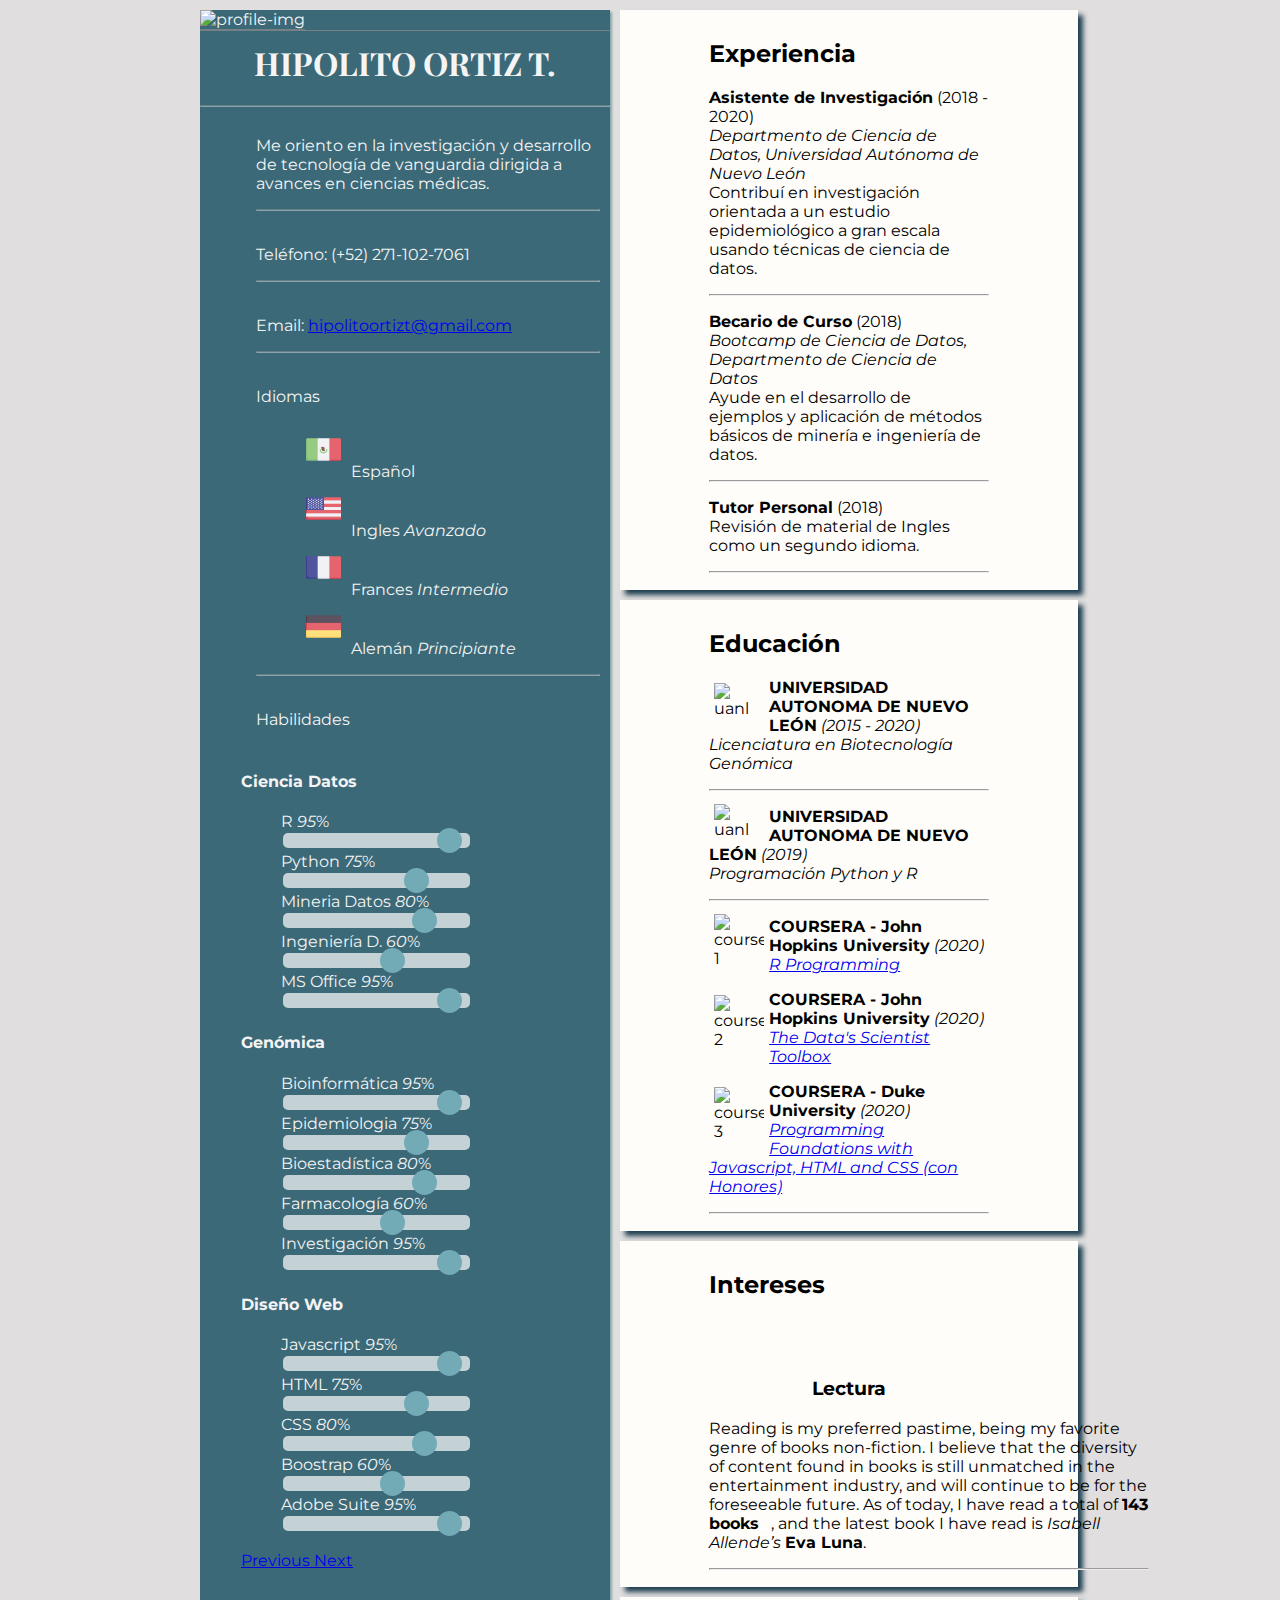
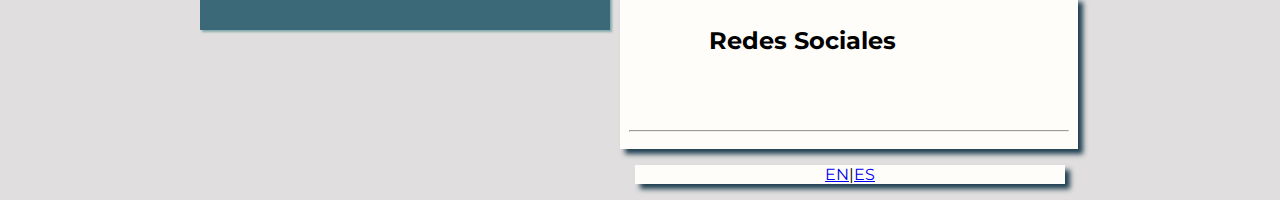
==== es.html @ 077e9675 "Version control 1.3.1 Adding the spanish alternative for the CV. Minor changes in css and html conte" ====
<!DOCTYPE html>
<html lang="en" dir="ltr">

<head>
  <meta charset="utf-8">
  <title>Hipolito Ortiz's CV</title>
  <!-- Google Fonts -->
  <link href="https://fonts.googleapis.com/css2?family=Montserrat&family=Playfair+Display&display=swap" rel="stylesheet">
  <!-- Boostrap -->
  <link rel="stylesheet" href="https://stackpath.bootstrapcdn.com/bootstrap/4.5.0/css/bootstrap.min.css" integrity="sha384-9aIt2nRpC12Uk9gS9baDl411NQApFmC26EwAOH8WgZl5MYYxFfc+NcPb1dKGj7Sk" crossorigin="anonymous">
  <!-- Data Ballon -->
  <link rel="stylesheet" href="https://unpkg.com/balloon-css/balloon.min.css">
  <!-- Custom Style -->
  <link rel="stylesheet" href="css/styles.css">
</head>

<body>
  <div class="container-fluid">

    <!-- Main Sidebar Section -->
    <section id="main">
      <div class="main-img">
        <img class="main-img" src="https://media-exp1.licdn.com/dms/image/C4E03AQH_dFNfH70Q-g/profile-displayphoto-shrink_400_400/0?e=1597881600&v=beta&t=6cVJmf1vzy2X4bgo2pMTrauOj6eWGvfemjigc7XJ5Ro" alt="profile-img">
      </div>
      <h1 class="main-name">HIPOLITO ORTIZ T.</h1>
      <hr class="main-hr">

      <div class="main-icons">
        <p><i class="fas fa-user"></i></p>
      </div>
      <div class="main-content">
        <p>Me oriento en la investigación y desarrollo <br>de tecnología de vanguardia dirigida a <br>avances en ciencias médicas.</p>
        <hr class="main-hr">
      </div>
      <div class="main-icons">
        <p><i class="fas fa-phone"></i></p>
      </div>
      <div class="main-content">
        <p>Teléfono: (+52) 271-102-7061</p>
        <hr class="main-hr">
      </div>
      <div class="main-icons">
        <p><i class="fas fa-envelope"></i></p>
      </div>
      <div class="main-content">
        <p>Email: <a class="main-email" href="#">hipolitoortizt@gmail.com</a></p>
        <hr class="main-hr">
      </div>
      <div class="main-icons">
        <p><i class="fas fa-language"></i></p>
      </div>
      <div class="main-content">
        <p>Idiomas</p>
        <ul>
          <li><img src="images/flag-mexico.png" alt="flag-mexico" class="main-flags">Español</li>
          <li><img src="images/flag-usa.png" alt="flag-usa" class="main-flags">Ingles <em>Avanzado</em> <button aria-label="Certificación actual: TOEFL ITP 613" data-balloon-pos="up"><i class="fas fa-info-circle"></i></button></li>
          <li><img src="images/flag-france.png" alt="flag-france" class="main-flags">Frances <em>Intermedio</em> <button aria-label="Certificación actual: DELF B1" data-balloon-pos="up"><i class="fas fa-info-circle"></i></button></li>
          <li><img src="images/flag-germany.png" alt="flag-germany" class="main-flags">Alemán <em>Principiante</em></li>
        </ul>
        <hr class="main-hr">
      </div>
      <div class="main-icons">
        <p><i class="far fa-calendar-check"></i></p>
      </div>
      <div class="main-content">
        <p>Habilidades</p>
      </div>
      <div class="main-skills">
        <div id="carouselSkills" class="carousel slide" data-ride="carousel">
          <div class="carousel-inner">
            <div class="carousel-item active">
              <h4><i class="fas fa-database"></i> Ciencia Datos</h4>
              <ul>
                <li> R <em id="rValue">Value</em>%<br>
                  <div class="slidecontainer"><input type="range" min="1" max="100" value="95" class="slider" id="myRangeR"></div>
                </li>
                <li> Python <em id="pValue">Value</em>%<br>
                  <div class="slidecontainer"><input type="range" min="1" max="100" value="75" class="slider" id="myRangeP"></div>
                </li>
                <li> Mineria Datos <em id="dmValue">Value</em>%<br>
                  <div class="slidecontainer"><input type="range" min="1" max="100" value="80" class="slider" id="myRangeDM"></div>
                </li>
                <li> Ingeniería D. <em id="deValue">Value</em>%<br>
                  <div class="slidecontainer"><input type="range" min="1" max="100" value="60" class="slider" id="myRangeDE"></div>
                </li>
                <li> MS Office <em id="msValue">Value</em>%<br>
                  <div class="slidecontainer"><input type="range" min="1" max="100" value="95" class="slider" id="myRangeMS"></div>
                </li>
              </ul>
            </div>
            <div class="carousel-item">
              <h4><i class="fas fa-dna"></i> Genómica</h4>
              <ul>
                <li> Bioinformática <em id="biValue">Value</em>%<br>
                  <div class="slidecontainer"><input type="range" min="1" max="100" value="95" class="slider" id="myRangeBI"></div>
                </li>
                <li> Epidemiologia <em id="eValue">Value</em>%<br>
                  <div class="slidecontainer"><input type="range" min="1" max="100" value="75" class="slider" id="myRangeE"></div>
                </li>
                <li> Bioestadística <em id="mbValue">Value</em>%<br>
                  <div class="slidecontainer"><input type="range" min="1" max="100" value="80" class="slider" id="myRangeMB"></div>
                </li>
                <li> Farmacología <em id="pgValue">Value</em>%<br>
                  <div class="slidecontainer"><input type="range" min="1" max="100" value="60" class="slider" id="myRangePG"></div>
                </li>
                <li> Investigación <em id="reValue">Value</em>%<br>
                  <div class="slidecontainer"><input type="range" min="1" max="100" value="95" class="slider" id="myRangeRE"></div>
                </li>
              </ul>
            </div>
            <div class="carousel-item">
              <h4><i class="fas fa-code"></i> Diseño Web</h4>
              <ul style="">
                <li> Javascript <em id="jsValue">Value</em>%<br>
                  <div class="slidecontainer"><input type="range" min="1" max="100" value="95" class="slider" id="myRangeJS"></div>
                </li>
                <li> HTML <em id="htValue">Value</em>%<br>
                  <div class="slidecontainer"><input type="range" min="1" max="100" value="75" class="slider" id="myRangeHT"></div>
                </li>
                <li> CSS <em id="csValue">Value</em>%<br>
                  <div class="slidecontainer"><input type="range" min="1" max="100" value="80" class="slider" id="myRangeCS"></div>
                </li>
                <li> Boostrap <em id="btValue">Value</em>%<br>
                  <div class="slidecontainer"><input type="range" min="1" max="100" value="60" class="slider" id="myRangeBT"></div>
                </li>
                <li> Adobe Suite <em id="asValue">Value</em>%<br>
                  <div class="slidecontainer"><input type="range" min="1" max="100" value="95" class="slider" id="myRangeAS"></div>
                </li>
              </ul>
            </div>
          </div>
          <a class="carousel-control-prev" href="#carouselSkills" role="button" data-slide="prev">
            <span class="carousel-control-prev-icon" aria-hidden="true"></span>
            <span class="sr-only">Previous</span>
          </a>
          <a class="carousel-control-next" href="#carouselSkills" role="button" data-slide="next">
            <span class="carousel-control-next-icon" aria-hidden="true"></span>
            <span class="sr-only">Next</span>
          </a>
        </div>

      </div>

    </section>

<!-- Experience Section -->
    <section id="experience">
      <div class="row experience-container">
        <div class="col-2-lg experience-icon">
          <p><i class="fas fa-briefcase content-icons"></i></p>
        </div>
        <div class="col-10-lg experience-content">
          <h2>Experiencia</h2>
          <p><b>Asistente de Investigación</b> (2018 - 2020) <br>
             <em>Departmento de Ciencia de Datos, Universidad Autónoma de Nuevo León</em> <br>
             Contribuí en investigación orientada a un estudio epidemiológico a gran escala usando técnicas de ciencia de datos.
          </p>
          <hr>
          <p><b>Becario de Curso</b> (2018) <br>
             <em>Bootcamp de Ciencia de Datos, Departmento de Ciencia de Datos</em> <br>
            Ayude en el desarrollo de ejemplos y aplicación de métodos básicos de minería e ingeniería de datos.
          </p>
          <hr>
          <p><b>Tutor Personal</b> (2018) <br>
             Revisión de material de Ingles como un segundo idioma. <br></p>
          <hr>
        </div>
      </div>
    </section>

<!-- Education Section -->
    <section id="education">
      <div class="row education-container">
        <div class="col-2-lg education-icon">
          <p><i class="fas fa-university content-icons"></i></p>
        </div>
        <div class="col-10-lg education-content">
          <h2>Educación</h2>
          <img class="education-logo" src="https://media-exp1.licdn.com/dms/image/C4E0BAQGsoABCC7L3iQ/company-logo_100_100/0?e=1600300800&v=beta&t=mJC6CgM_qiA6hRwwO5N9F9FQjSHX9LEyk9wcf83mjNU" alt="uanl">
          <p><b>UNIVERSIDAD AUTONOMA DE NUEVO LEÓN</b> <em>(2015 - 2020)</em> <br>
            <em>Licenciatura en Biotecnología Genómica</em></p>
          <hr>
          <img class="education-logo" src="https://media-exp1.licdn.com/dms/image/C4E0BAQGsoABCC7L3iQ/company-logo_100_100/0?e=1600300800&v=beta&t=mJC6CgM_qiA6hRwwO5N9F9FQjSHX9LEyk9wcf83mjNU" alt="uanl">
          <p><b>UNIVERSIDAD AUTONOMA DE NUEVO LEÓN</b> <em>(2019)</em> <br>
            <em>Programación Python y R</em></p>
          <hr>
          <img class="education-logo" src="https://media-exp1.licdn.com/dms/image/C4E0BAQGt72dvhq4yRA/company-logo_100_100/0?e=1600300800&v=beta&t=8BG3nGf2wtVC4lWWTpx9_JhdB1pH3rwOviySNdr6vsY" alt="coursera-1">
          <p><b>COURSERA - John Hopkins University</b> <em>(2020)</em><br>
            <a href="https://www.coursera.org/account/accomplishments/certificate/KQ446523HQ6K"><em>R Programming</em></a></p>
          <img class="education-logo" src="https://media-exp1.licdn.com/dms/image/C4E0BAQGt72dvhq4yRA/company-logo_100_100/0?e=1600300800&v=beta&t=8BG3nGf2wtVC4lWWTpx9_JhdB1pH3rwOviySNdr6vsY" alt="coursera-2">
          <p><b>COURSERA - John Hopkins University</b> <em>(2020)</em><br>
            <a href="https://www.coursera.org/account/accomplishments/certificate/2RBN2BWFAFJ4"><em>The Data's Scientist Toolbox</em></a></p>
          <img class="education-logo" src="https://media-exp1.licdn.com/dms/image/C4E0BAQGt72dvhq4yRA/company-logo_100_100/0?e=1600300800&v=beta&t=8BG3nGf2wtVC4lWWTpx9_JhdB1pH3rwOviySNdr6vsY" alt="coursera-3">
          <p><b>COURSERA - Duke University</b> <em>(2020)</em><br>
            <a href="https://www.coursera.org/account/accomplishments/certificate/GYV7DVNRRPN5"><em>Programming Foundations with Javascript, HTML and CSS (con Honores)</em></a></p>
          <hr>
        </div>
      </div>
    </section>

<!-- Interest Section -->
    <section id="interest">
      <div class="row interest-container">
        <div class="col-2-lg interest-icon">
          <p><i class="fas fa-coffee content-icons"></i></p>
        </div>
        <div class="col-10-lg interest-content">
          <h2>Intereses</h2>
        </div>
        <div class="interest-special">
          <p>
            <i class="fas fa-book interest-activity" onmouseenter="changeActivityReading()"></i>
            <i class="fas fa-plane-departure interest-activity" onmouseenter="changeActivityTraveling()"></i>
            <i class="fas fa-video interest-activity" onmouseenter="changeActivityVideo()"></i>
            <i class="fas fa-swimming-pool interest-activity" onmouseenter="changeActivitySwimming()"></i>
            <i class="fas fa-blog interest-activity" onmouseenter="changeActivityBlog()"></i>
          </p>
          <h3>Lectura</h3>
        </div>
        <div class="interest-content">
          <p>Reading is my preferred pastime, being my favorite genre of books non-fiction. I believe that the diversity of content found in books is still unmatched in the entertainment industry, and will continue to be for the foreseeable future.
            As of today, I have read a total of <b>143 books</b><button aria-label="GoodReads Data" data-balloon-pos="up" style="background-color: #fff;"><i class="fas fa-info-circle" style="color:#000;"></i></button>, and the latest book I have read is <em>Isabell Allende’s</em> <b>Eva Luna</b>.</p>
          <hr>
        </div>
      </div>
    </section>

<!-- Socials Section -->
    <section id="socials">
      <div class="row social-container">
        <div class="col-2-lg social-icon">
          <p><i class="fas fa-hashtag content-icons"></i></p>
        </div>
        <div class="col-10-lg social-content">
          <h2>Redes Sociales</h2>
        </div>
        <div class="social-special">
          <p>
            <a href="https://www.linkedin.com/in/hip%C3%B3lito-ortiz-tiscare%C3%B1o-7a9301152/"><i class="fab fa-linkedin-in social-activity"></i></a>
            <a href="https://github.com/HTiscar"><i class="fab fa-github social-activity"></i></a>
            <a href="https://codepen.io/HipolitoOrtiz"><i class="fab fa-codepen social-activity"></i></a>
            <a href="#"><i class="fab fa-instagram social-activity"></i></a>
            <a href="https://www.goodreads.com/user/show/63145613-hip-lito-ortiz"><i class="fab fa-goodreads social-activity"></i></a>
          </p>
        </div>
        <hr>
      </div>
    </section>

  </div>

  <!-- English and Spanish Version -->
  <div class="links-pages">
    <p><a href="index.html">EN</a>|<a href="es.html">ES</a></p>
  </div>

  <!-- Boostrap Scripts -->
  <script src="https://code.jquery.com/jquery-3.5.1.slim.min.js" integrity="sha384-DfXdz2htPH0lsSSs5nCTpuj/zy4C+OGpamoFVy38MVBnE+IbbVYUew+OrCXaRkfj" crossorigin="anonymous"></script>
  <script src="https://cdn.jsdelivr.net/npm/popper.js@1.16.0/dist/umd/popper.min.js" integrity="sha384-Q6E9RHvbIyZFJoft+2mJbHaEWldlvI9IOYy5n3zV9zzTtmI3UksdQRVvoxMfooAo" crossorigin="anonymous"></script>
  <script src="https://stackpath.bootstrapcdn.com/bootstrap/4.5.0/js/bootstrap.min.js" integrity="sha384-OgVRvuATP1z7JjHLkuOU7Xw704+h835Lr+6QL9UvYjZE3Ipu6Tp75j7Bh/kR0JKI" crossorigin="anonymous"></script>
  <!-- FontAwesome -->
  <script src="https://kit.fontawesome.com/4c56465ddc.js" crossorigin="anonymous"></script>
  <!-- Custom Functions -->
  <script type="text/javascript" src="js/functions.js">

  </script>
</body>

</html>
---- css/styles.css ----
body{
  margin: 0 200px;
  background-color: #e0dede;
  font-family: "Montserrat";
}

button{
  background-color: #3b6978;
  border: 0;
  margin-left: 0;
}

ul{
  list-style-type: none;
}

/* Content Icons */
.content-icons{
  font-size: 2.5rem;
  color: #3b6978;
}

/* Email */
.main-email:hover{
  color: #beebe9;
}

/* Main Sidebar Section */

#main{
  background-color: #3b6978;
  color: #f4f4f4;
  float: left;
  box-shadow: 2px 2px 2px #84a9ac;
  margin-bottom: 20px;
}

.main-img{
  width: 410px;
  border-bottom: 1px solid #758184;
}

.main-hr{
  background-color: #e7dfd5;
  opacity: 0.45;
}

.main-name{
  margin-top: 10px;
  text-align: center;
  font-family: "Playfair Display", serif;
}

.main-content{
  padding: 5px 10px 5px 3.5rem;
}

.main-icons{
  padding: 0 12px;
  font-size: 1.5rem;
  position: absolute;
  color: #fffdf9;
}

.main-flags{
  width: 35px;
  margin: 10px;
  background-color: #3b6978;
}

.fa-info-circle{
  color: #fffdf9;
}

.slidecontainer {
  width: 65%; /* Width of the outside container */
}

.slider {
  -webkit-appearance: none;
  width: 100%;
  height: 15px;
  border-radius: 5px;
  background: #fff;
  outline: none;
  opacity: 0.7;
  -webkit-transition: .2s;
  transition: opacity .2s;
}

.slider::-webkit-slider-thumb {
  -webkit-appearance: none;
  appearance: none;
  width: 25px;
  height: 25px;
  border-radius: 50%;
  background: #8ac6d1;
  cursor: pointer;
}

.main-skills{
  width: 80%;
  margin: auto;
  padding-bottom: 60px;
}

.carousel-control-next, .carousel-control-prev {
  justify-content: left;
}

/* Experience Section */

#experience{
  background-color: #fffdf9;
  margin: 10px 2px 10px 420px;
  box-shadow: 5px 5px 5px #204051;
}

.experience-container{
  padding: 2%;
}

.experience-icon{
  position: absolute;
  padding-left: 1rem;
}

.experience-content{
  padding: 0 5rem;
}

/* Education Section */

#education{
  background-color: #fffdf9;
  margin: 10px 2px 10px 420px;
  box-shadow: 5px 5px 5px #204051;
}

.education-container{
  padding: 2%;
}

.education-icon{
  position: absolute;
  padding-left: 1rem;
}

.education-logo{
  width: 50px;
  float: left;
  padding: 5px;
}

.education-content{
  padding: 0 5rem;
}

/* Interest Section */

#interest{
  background-color: #fffdf9;
  margin: 10px 2px 10px 420px;
  box-shadow: 5px 5px 5px #204051;
}

.interest-container{
  padding: 2%;
}

.interest-icon{
  position: absolute;
  padding-left: 1rem;
}

.interest-content{
  padding: 0 5rem;
  width: 100%;
  text-align: left;
}

.interest-special{
  width: 100%;
  text-align: center;
}

.interest-activity{
  padding: 30px;
  font-size: 2rem;
    color: #3b6978;
}

.interest-activity:hover{
  color: #beebe9;
}

/* Social Media */

#socials{
  background-color: #fffdf9;
  margin: 10px 2px 10px 420px;
  box-shadow: 5px 5px 5px #204051;
}

.social-container{
  padding: 2%;
}

.social-icon{
  position: absolute;
  padding-left: 1rem;
}

.social-content{
  padding: 0 5rem;
  width: 100%;
}

.social-special{
  width: 100%;
  text-align: center;
}

.social-activity{
  padding: 30px 30px 0;
  font-size: 2rem;
}

/* Links to pages */
.links-pages{
  background-color: #fffdf9;
  text-align: center;
  margin: 10px 15px 10px 435px;
  box-shadow: 5px 5px 5px #204051;
}
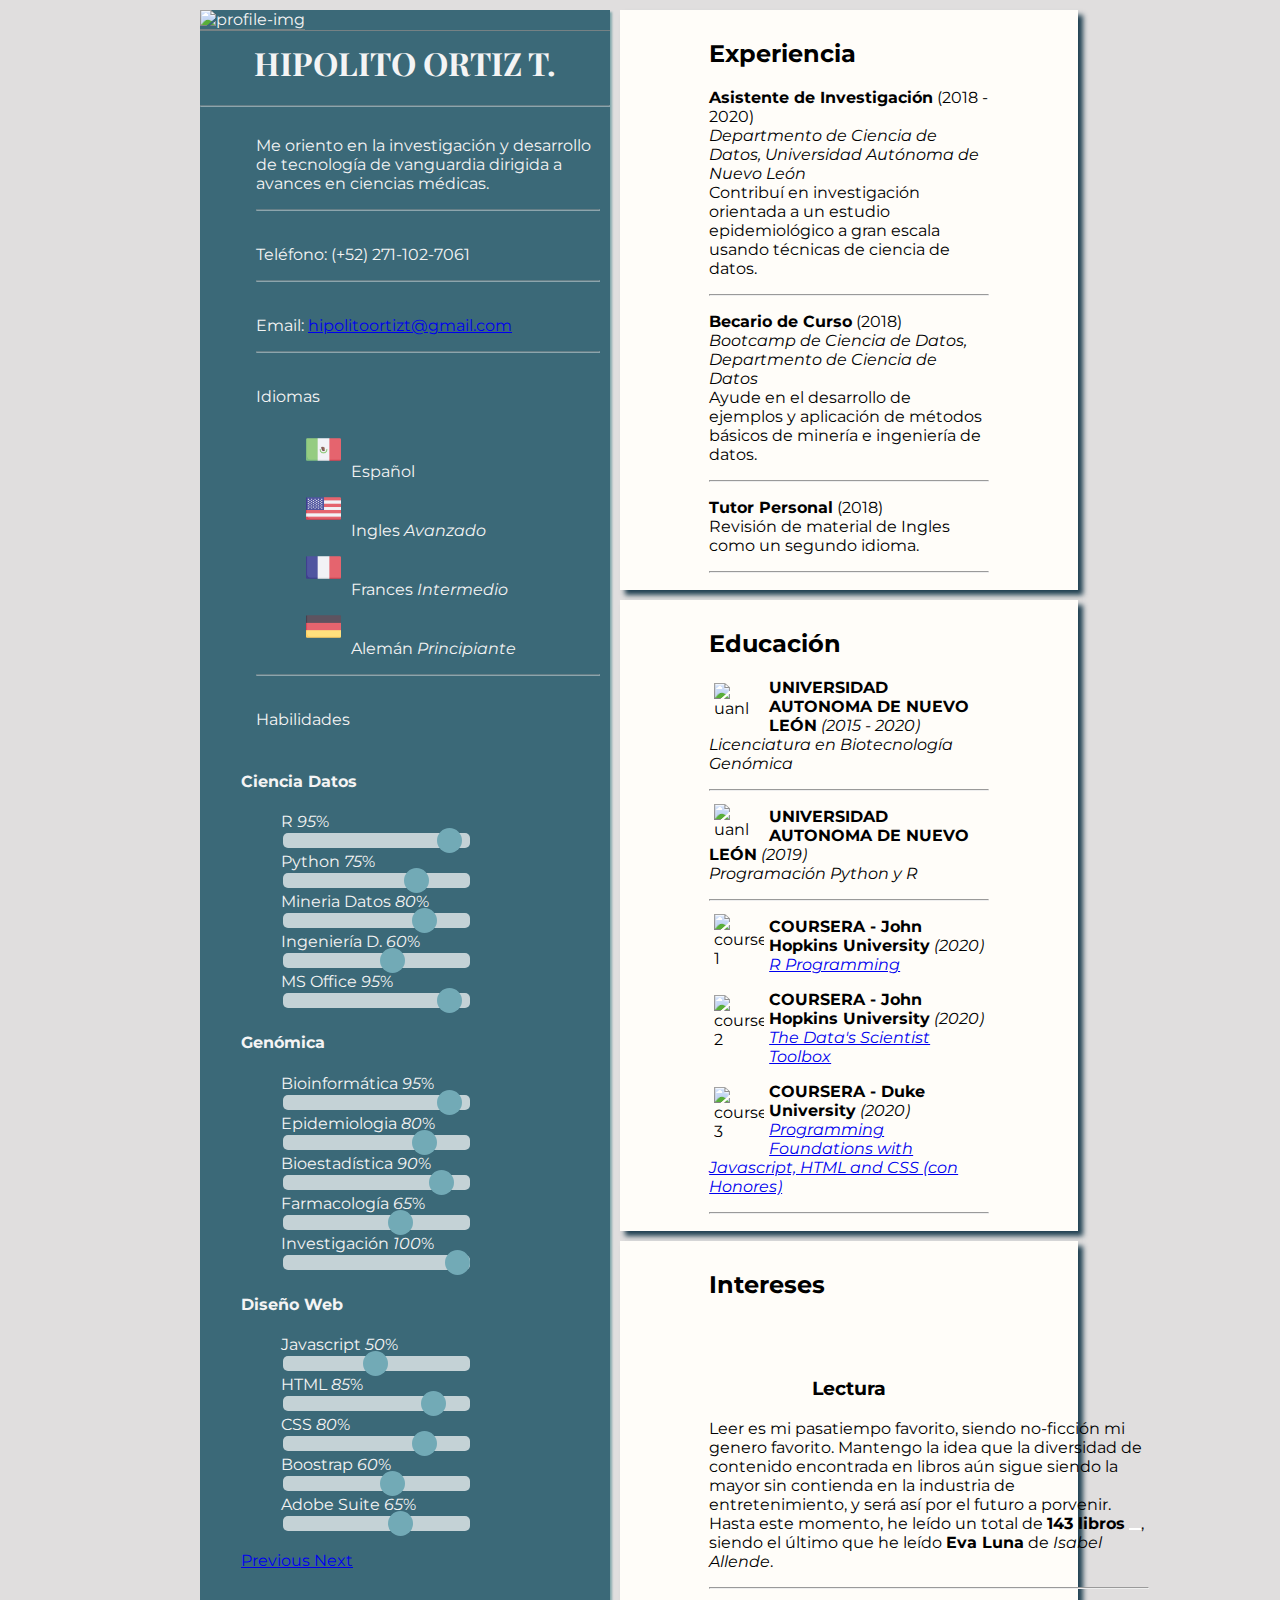
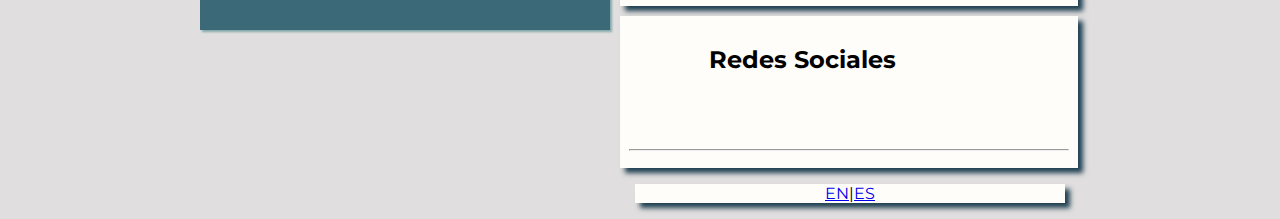
==== commit 5b85cfb3: "Version 1.4 Completed updates in spanish and english html documents and changes to accomodate the te" ====
--- a/es.html
+++ b/es.html
@@ -95,16 +95,16 @@
                   <div class="slidecontainer"><input type="range" min="1" max="100" value="95" class="slider" id="myRangeBI"></div>
                 </li>
                 <li> Epidemiologia <em id="eValue">Value</em>%<br>
-                  <div class="slidecontainer"><input type="range" min="1" max="100" value="75" class="slider" id="myRangeE"></div>
+                  <div class="slidecontainer"><input type="range" min="1" max="100" value="80" class="slider" id="myRangeE"></div>
                 </li>
                 <li> Bioestadística <em id="mbValue">Value</em>%<br>
-                  <div class="slidecontainer"><input type="range" min="1" max="100" value="80" class="slider" id="myRangeMB"></div>
+                  <div class="slidecontainer"><input type="range" min="1" max="100" value="90" class="slider" id="myRangeMB"></div>
                 </li>
                 <li> Farmacología <em id="pgValue">Value</em>%<br>
-                  <div class="slidecontainer"><input type="range" min="1" max="100" value="60" class="slider" id="myRangePG"></div>
+                  <div class="slidecontainer"><input type="range" min="1" max="100" value="65" class="slider" id="myRangePG"></div>
                 </li>
                 <li> Investigación <em id="reValue">Value</em>%<br>
-                  <div class="slidecontainer"><input type="range" min="1" max="100" value="95" class="slider" id="myRangeRE"></div>
+                  <div class="slidecontainer"><input type="range" min="1" max="100" value="100" class="slider" id="myRangeRE"></div>
                 </li>
               </ul>
             </div>
@@ -112,10 +112,10 @@
               <h4><i class="fas fa-code"></i> Diseño Web</h4>
               <ul style="">
                 <li> Javascript <em id="jsValue">Value</em>%<br>
-                  <div class="slidecontainer"><input type="range" min="1" max="100" value="95" class="slider" id="myRangeJS"></div>
+                  <div class="slidecontainer"><input type="range" min="1" max="100" value="50" class="slider" id="myRangeJS"></div>
                 </li>
                 <li> HTML <em id="htValue">Value</em>%<br>
-                  <div class="slidecontainer"><input type="range" min="1" max="100" value="75" class="slider" id="myRangeHT"></div>
+                  <div class="slidecontainer"><input type="range" min="1" max="100" value="85" class="slider" id="myRangeHT"></div>
                 </li>
                 <li> CSS <em id="csValue">Value</em>%<br>
                   <div class="slidecontainer"><input type="range" min="1" max="100" value="80" class="slider" id="myRangeCS"></div>
@@ -124,7 +124,7 @@
                   <div class="slidecontainer"><input type="range" min="1" max="100" value="60" class="slider" id="myRangeBT"></div>
                 </li>
                 <li> Adobe Suite <em id="asValue">Value</em>%<br>
-                  <div class="slidecontainer"><input type="range" min="1" max="100" value="95" class="slider" id="myRangeAS"></div>
+                  <div class="slidecontainer"><input type="range" min="1" max="100" value="65" class="slider" id="myRangeAS"></div>
                 </li>
               </ul>
             </div>
@@ -218,8 +218,7 @@
           <h3>Lectura</h3>
         </div>
         <div class="interest-content">
-          <p>Reading is my preferred pastime, being my favorite genre of books non-fiction. I believe that the diversity of content found in books is still unmatched in the entertainment industry, and will continue to be for the foreseeable future.
-            As of today, I have read a total of <b>143 books</b><button aria-label="GoodReads Data" data-balloon-pos="up" style="background-color: #fff;"><i class="fas fa-info-circle" style="color:#000;"></i></button>, and the latest book I have read is <em>Isabell Allende’s</em> <b>Eva Luna</b>.</p>
+          <p>Leer es mi pasatiempo favorito, siendo no-ficción mi genero favorito. Mantengo la idea que la diversidad de contenido encontrada en libros aún sigue siendo la mayor sin contienda en la industria de entretenimiento, y será así por el futuro a porvenir. Hasta este momento, he leído un total de <b>143 libros</b> <button aria-label='Datos de Goodread' data-balloon-pos='up' style='background-color: #fff;'><i class='fas fa-info-circle' style='color:#000;'></i></button>, siendo el último que he leído <b>Eva Luna</b> de <em>Isabel Allende</em>.</p>
           <hr>
         </div>
       </div>
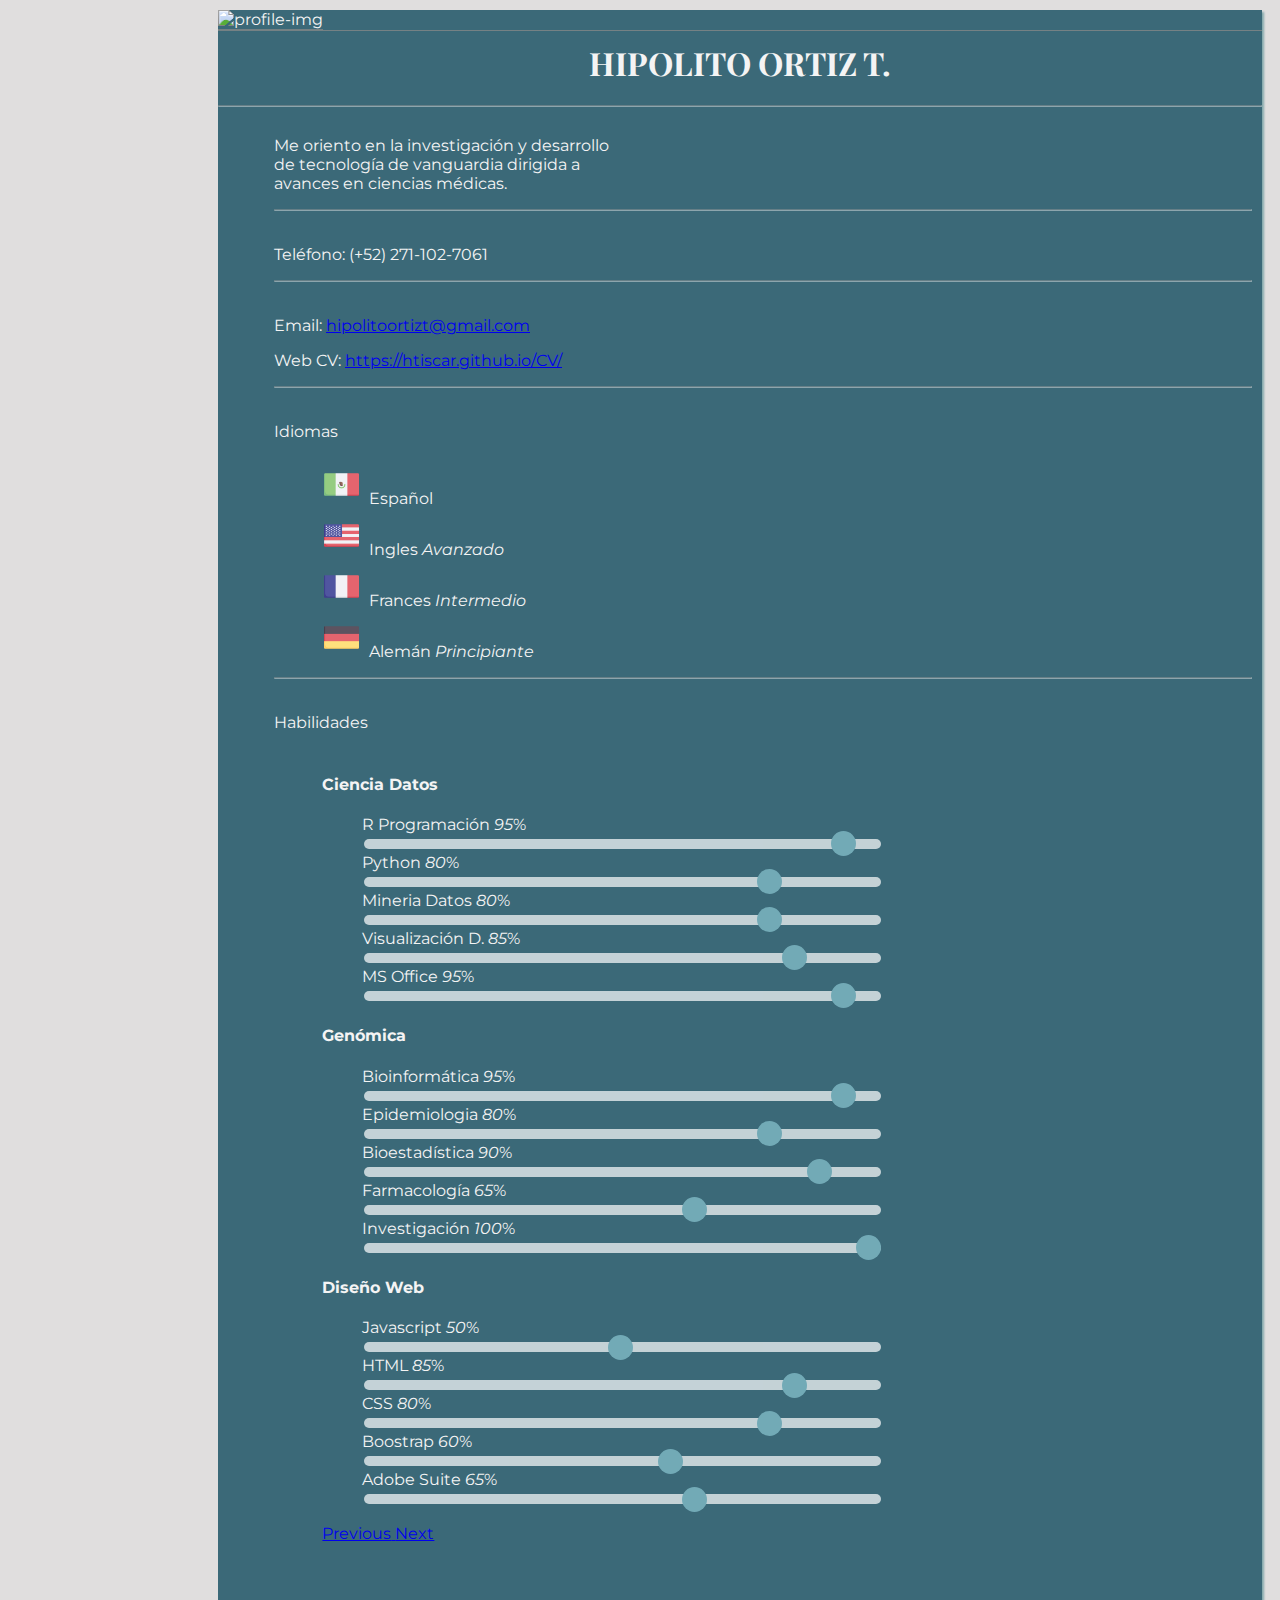
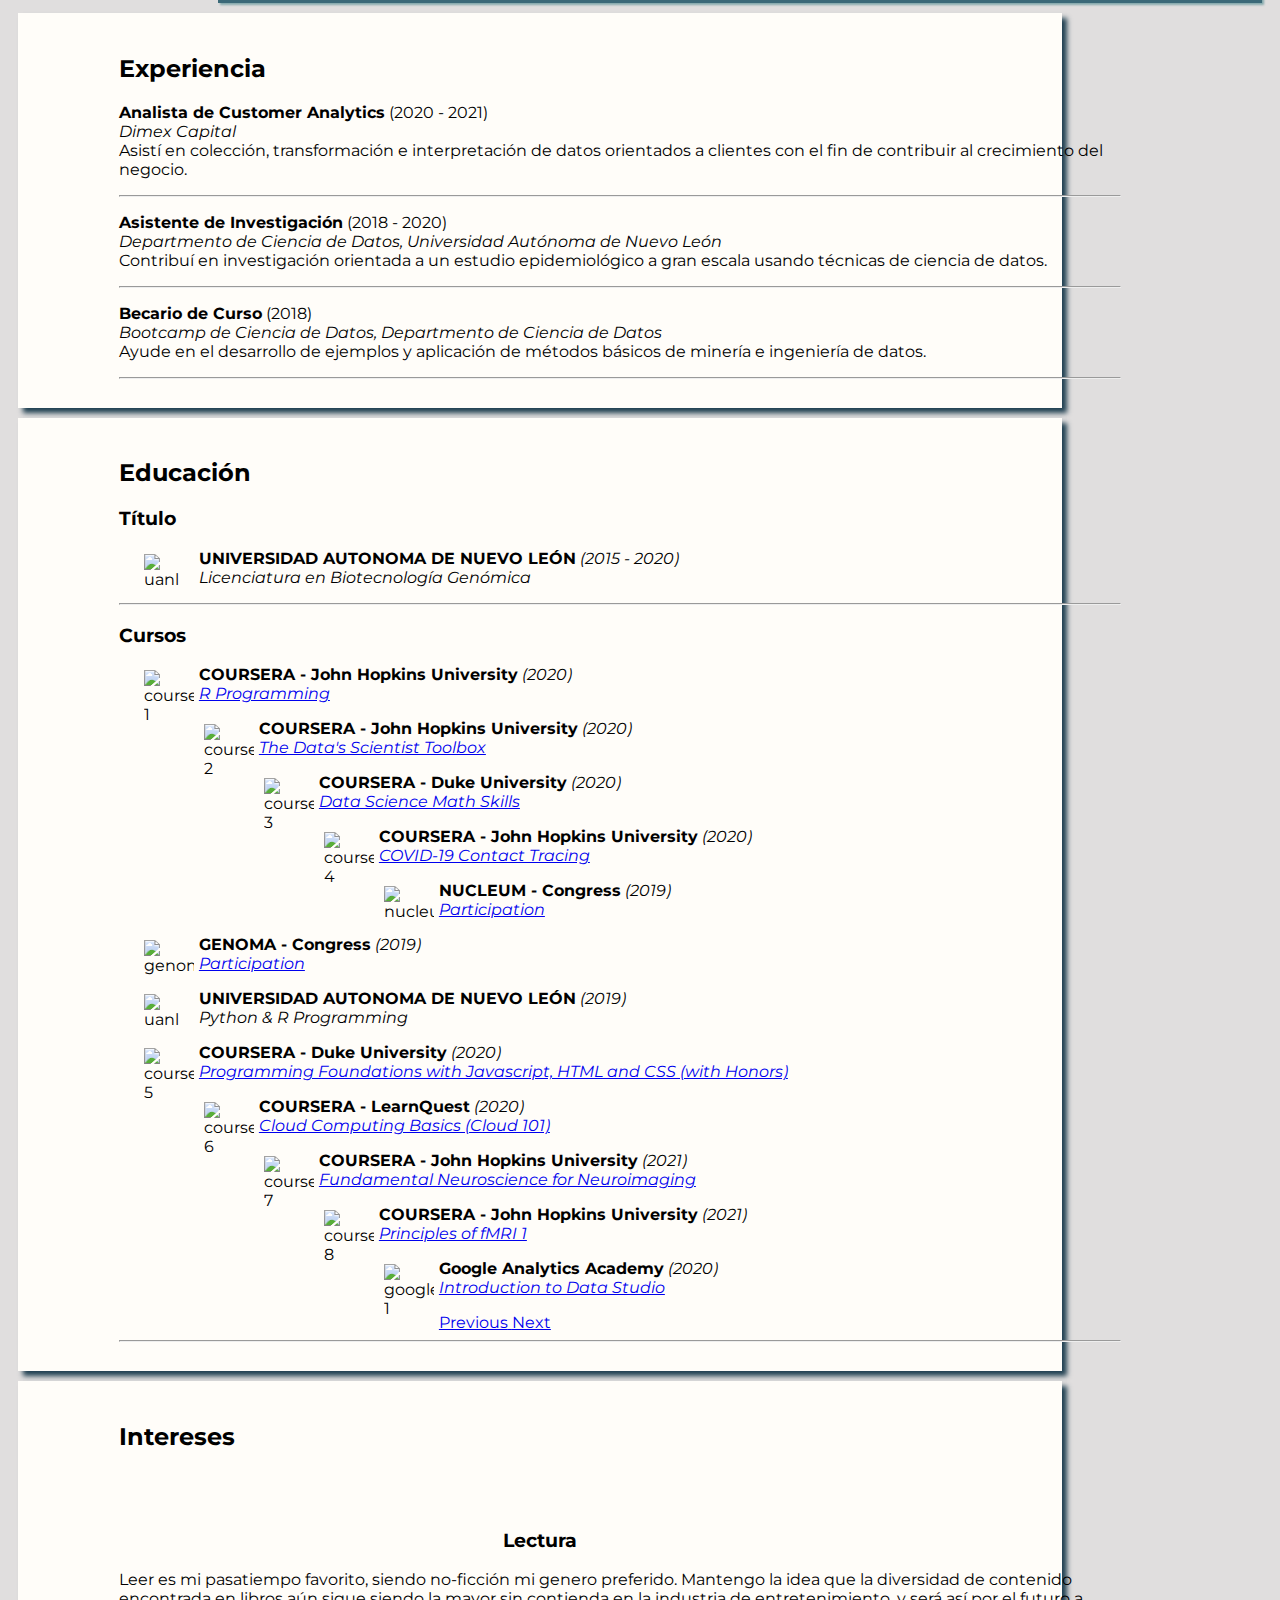
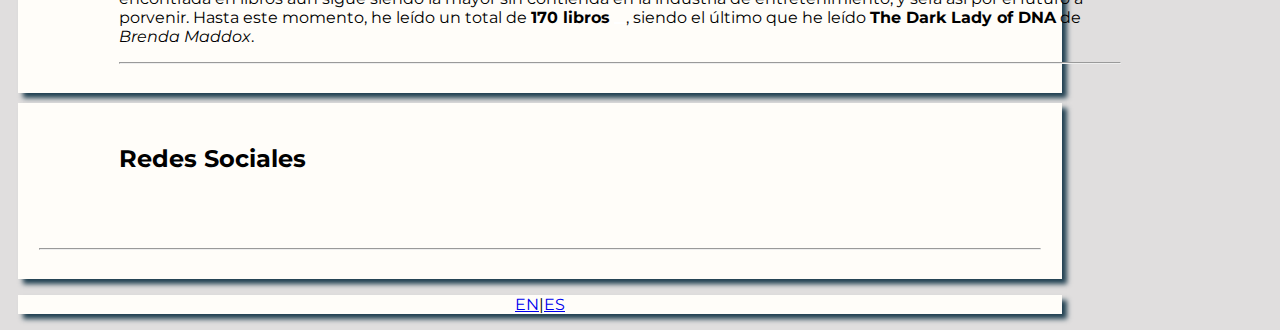
==== commit 4ff441d0: "Version 1.9 Multiple changes" ====
--- a/es.html
+++ b/es.html
@@ -1,268 +1,326 @@
-<!DOCTYPE html>
-<html lang="en" dir="ltr">
-
-<head>
-  <meta charset="utf-8">
-  <title>Hipolito Ortiz's CV</title>
-  <!-- Google Fonts -->
-  <link href="https://fonts.googleapis.com/css2?family=Montserrat&family=Playfair+Display&display=swap" rel="stylesheet">
-  <!-- Boostrap -->
-  <link rel="stylesheet" href="https://stackpath.bootstrapcdn.com/bootstrap/4.5.0/css/bootstrap.min.css" integrity="sha384-9aIt2nRpC12Uk9gS9baDl411NQApFmC26EwAOH8WgZl5MYYxFfc+NcPb1dKGj7Sk" crossorigin="anonymous">
-  <!-- Data Ballon -->
-  <link rel="stylesheet" href="https://unpkg.com/balloon-css/balloon.min.css">
-  <!-- Custom Style -->
-  <link rel="stylesheet" href="css/styles.css">
-</head>
-
-<body>
-  <div class="container-fluid">
-
-    <!-- Main Sidebar Section -->
-    <section id="main">
-      <div class="main-img">
-        <img class="main-img" src="https://media-exp1.licdn.com/dms/image/C4E03AQH_dFNfH70Q-g/profile-displayphoto-shrink_400_400/0?e=1597881600&v=beta&t=6cVJmf1vzy2X4bgo2pMTrauOj6eWGvfemjigc7XJ5Ro" alt="profile-img">
-      </div>
-      <h1 class="main-name">HIPOLITO ORTIZ T.</h1>
-      <hr class="main-hr">
-
-      <div class="main-icons">
-        <p><i class="fas fa-user"></i></p>
-      </div>
-      <div class="main-content">
-        <p>Me oriento en la investigación y desarrollo <br>de tecnología de vanguardia dirigida a <br>avances en ciencias médicas.</p>
-        <hr class="main-hr">
-      </div>
-      <div class="main-icons">
-        <p><i class="fas fa-phone"></i></p>
-      </div>
-      <div class="main-content">
-        <p>Teléfono: (+52) 271-102-7061</p>
-        <hr class="main-hr">
-      </div>
-      <div class="main-icons">
-        <p><i class="fas fa-envelope"></i></p>
-      </div>
-      <div class="main-content">
-        <p>Email: <a class="main-email" href="#">hipolitoortizt@gmail.com</a></p>
-        <hr class="main-hr">
-      </div>
-      <div class="main-icons">
-        <p><i class="fas fa-language"></i></p>
-      </div>
-      <div class="main-content">
-        <p>Idiomas</p>
-        <ul>
-          <li><img src="images/flag-mexico.png" alt="flag-mexico" class="main-flags">Español</li>
-          <li><img src="images/flag-usa.png" alt="flag-usa" class="main-flags">Ingles <em>Avanzado</em> <button aria-label="Certificación actual: TOEFL ITP 613" data-balloon-pos="up"><i class="fas fa-info-circle"></i></button></li>
-          <li><img src="images/flag-france.png" alt="flag-france" class="main-flags">Frances <em>Intermedio</em> <button aria-label="Certificación actual: DELF B1" data-balloon-pos="up"><i class="fas fa-info-circle"></i></button></li>
-          <li><img src="images/flag-germany.png" alt="flag-germany" class="main-flags">Alemán <em>Principiante</em></li>
-        </ul>
-        <hr class="main-hr">
-      </div>
-      <div class="main-icons">
-        <p><i class="far fa-calendar-check"></i></p>
-      </div>
-      <div class="main-content">
-        <p>Habilidades</p>
-      </div>
-      <div class="main-skills">
-        <div id="carouselSkills" class="carousel slide" data-ride="carousel">
-          <div class="carousel-inner">
-            <div class="carousel-item active">
-              <h4><i class="fas fa-database"></i> Ciencia Datos</h4>
-              <ul>
-                <li> R <em id="rValue">Value</em>%<br>
-                  <div class="slidecontainer"><input type="range" min="1" max="100" value="95" class="slider" id="myRangeR"></div>
-                </li>
-                <li> Python <em id="pValue">Value</em>%<br>
-                  <div class="slidecontainer"><input type="range" min="1" max="100" value="75" class="slider" id="myRangeP"></div>
-                </li>
-                <li> Mineria Datos <em id="dmValue">Value</em>%<br>
-                  <div class="slidecontainer"><input type="range" min="1" max="100" value="80" class="slider" id="myRangeDM"></div>
-                </li>
-                <li> Ingeniería D. <em id="deValue">Value</em>%<br>
-                  <div class="slidecontainer"><input type="range" min="1" max="100" value="60" class="slider" id="myRangeDE"></div>
-                </li>
-                <li> MS Office <em id="msValue">Value</em>%<br>
-                  <div class="slidecontainer"><input type="range" min="1" max="100" value="95" class="slider" id="myRangeMS"></div>
-                </li>
-              </ul>
-            </div>
-            <div class="carousel-item">
-              <h4><i class="fas fa-dna"></i> Genómica</h4>
-              <ul>
-                <li> Bioinformática <em id="biValue">Value</em>%<br>
-                  <div class="slidecontainer"><input type="range" min="1" max="100" value="95" class="slider" id="myRangeBI"></div>
-                </li>
-                <li> Epidemiologia <em id="eValue">Value</em>%<br>
-                  <div class="slidecontainer"><input type="range" min="1" max="100" value="80" class="slider" id="myRangeE"></div>
-                </li>
-                <li> Bioestadística <em id="mbValue">Value</em>%<br>
-                  <div class="slidecontainer"><input type="range" min="1" max="100" value="90" class="slider" id="myRangeMB"></div>
-                </li>
-                <li> Farmacología <em id="pgValue">Value</em>%<br>
-                  <div class="slidecontainer"><input type="range" min="1" max="100" value="65" class="slider" id="myRangePG"></div>
-                </li>
-                <li> Investigación <em id="reValue">Value</em>%<br>
-                  <div class="slidecontainer"><input type="range" min="1" max="100" value="100" class="slider" id="myRangeRE"></div>
-                </li>
-              </ul>
-            </div>
-            <div class="carousel-item">
-              <h4><i class="fas fa-code"></i> Diseño Web</h4>
-              <ul style="">
-                <li> Javascript <em id="jsValue">Value</em>%<br>
-                  <div class="slidecontainer"><input type="range" min="1" max="100" value="50" class="slider" id="myRangeJS"></div>
-                </li>
-                <li> HTML <em id="htValue">Value</em>%<br>
-                  <div class="slidecontainer"><input type="range" min="1" max="100" value="85" class="slider" id="myRangeHT"></div>
-                </li>
-                <li> CSS <em id="csValue">Value</em>%<br>
-                  <div class="slidecontainer"><input type="range" min="1" max="100" value="80" class="slider" id="myRangeCS"></div>
-                </li>
-                <li> Boostrap <em id="btValue">Value</em>%<br>
-                  <div class="slidecontainer"><input type="range" min="1" max="100" value="60" class="slider" id="myRangeBT"></div>
-                </li>
-                <li> Adobe Suite <em id="asValue">Value</em>%<br>
-                  <div class="slidecontainer"><input type="range" min="1" max="100" value="65" class="slider" id="myRangeAS"></div>
-                </li>
-              </ul>
-            </div>
-          </div>
-          <a class="carousel-control-prev" href="#carouselSkills" role="button" data-slide="prev">
-            <span class="carousel-control-prev-icon" aria-hidden="true"></span>
-            <span class="sr-only">Previous</span>
-          </a>
-          <a class="carousel-control-next" href="#carouselSkills" role="button" data-slide="next">
-            <span class="carousel-control-next-icon" aria-hidden="true"></span>
-            <span class="sr-only">Next</span>
-          </a>
-        </div>
-
-      </div>
-
-    </section>
-
-<!-- Experience Section -->
-    <section id="experience">
-      <div class="row experience-container">
-        <div class="col-2-lg experience-icon">
-          <p><i class="fas fa-briefcase content-icons"></i></p>
-        </div>
-        <div class="col-10-lg experience-content">
-          <h2>Experiencia</h2>
-          <p><b>Asistente de Investigación</b> (2018 - 2020) <br>
-             <em>Departmento de Ciencia de Datos, Universidad Autónoma de Nuevo León</em> <br>
-             Contribuí en investigación orientada a un estudio epidemiológico a gran escala usando técnicas de ciencia de datos.
-          </p>
-          <hr>
-          <p><b>Becario de Curso</b> (2018) <br>
-             <em>Bootcamp de Ciencia de Datos, Departmento de Ciencia de Datos</em> <br>
-            Ayude en el desarrollo de ejemplos y aplicación de métodos básicos de minería e ingeniería de datos.
-          </p>
-          <hr>
-          <p><b>Tutor Personal</b> (2018) <br>
-             Revisión de material de Ingles como un segundo idioma. <br></p>
-          <hr>
-        </div>
-      </div>
-    </section>
-
-<!-- Education Section -->
-    <section id="education">
-      <div class="row education-container">
-        <div class="col-2-lg education-icon">
-          <p><i class="fas fa-university content-icons"></i></p>
-        </div>
-        <div class="col-10-lg education-content">
-          <h2>Educación</h2>
-          <img class="education-logo" src="https://media-exp1.licdn.com/dms/image/C4E0BAQGsoABCC7L3iQ/company-logo_100_100/0?e=1600300800&v=beta&t=mJC6CgM_qiA6hRwwO5N9F9FQjSHX9LEyk9wcf83mjNU" alt="uanl">
-          <p><b>UNIVERSIDAD AUTONOMA DE NUEVO LEÓN</b> <em>(2015 - 2020)</em> <br>
-            <em>Licenciatura en Biotecnología Genómica</em></p>
-          <hr>
-          <img class="education-logo" src="https://media-exp1.licdn.com/dms/image/C4E0BAQGsoABCC7L3iQ/company-logo_100_100/0?e=1600300800&v=beta&t=mJC6CgM_qiA6hRwwO5N9F9FQjSHX9LEyk9wcf83mjNU" alt="uanl">
-          <p><b>UNIVERSIDAD AUTONOMA DE NUEVO LEÓN</b> <em>(2019)</em> <br>
-            <em>Programación Python y R</em></p>
-          <hr>
-          <img class="education-logo" src="https://media-exp1.licdn.com/dms/image/C4E0BAQGt72dvhq4yRA/company-logo_100_100/0?e=1600300800&v=beta&t=8BG3nGf2wtVC4lWWTpx9_JhdB1pH3rwOviySNdr6vsY" alt="coursera-1">
-          <p><b>COURSERA - John Hopkins University</b> <em>(2020)</em><br>
-            <a href="https://www.coursera.org/account/accomplishments/certificate/KQ446523HQ6K"><em>R Programming</em></a></p>
-          <img class="education-logo" src="https://media-exp1.licdn.com/dms/image/C4E0BAQGt72dvhq4yRA/company-logo_100_100/0?e=1600300800&v=beta&t=8BG3nGf2wtVC4lWWTpx9_JhdB1pH3rwOviySNdr6vsY" alt="coursera-2">
-          <p><b>COURSERA - John Hopkins University</b> <em>(2020)</em><br>
-            <a href="https://www.coursera.org/account/accomplishments/certificate/2RBN2BWFAFJ4"><em>The Data's Scientist Toolbox</em></a></p>
-          <img class="education-logo" src="https://media-exp1.licdn.com/dms/image/C4E0BAQGt72dvhq4yRA/company-logo_100_100/0?e=1600300800&v=beta&t=8BG3nGf2wtVC4lWWTpx9_JhdB1pH3rwOviySNdr6vsY" alt="coursera-3">
-          <p><b>COURSERA - Duke University</b> <em>(2020)</em><br>
-            <a href="https://www.coursera.org/account/accomplishments/certificate/GYV7DVNRRPN5"><em>Programming Foundations with Javascript, HTML and CSS (con Honores)</em></a></p>
-          <hr>
-        </div>
-      </div>
-    </section>
-
-<!-- Interest Section -->
-    <section id="interest">
-      <div class="row interest-container">
-        <div class="col-2-lg interest-icon">
-          <p><i class="fas fa-coffee content-icons"></i></p>
-        </div>
-        <div class="col-10-lg interest-content">
-          <h2>Intereses</h2>
-        </div>
-        <div class="interest-special">
-          <p>
-            <i class="fas fa-book interest-activity" onmouseenter="changeActivityReading()"></i>
-            <i class="fas fa-plane-departure interest-activity" onmouseenter="changeActivityTraveling()"></i>
-            <i class="fas fa-video interest-activity" onmouseenter="changeActivityVideo()"></i>
-            <i class="fas fa-swimming-pool interest-activity" onmouseenter="changeActivitySwimming()"></i>
-            <i class="fas fa-blog interest-activity" onmouseenter="changeActivityBlog()"></i>
-          </p>
-          <h3>Lectura</h3>
-        </div>
-        <div class="interest-content">
-          <p>Leer es mi pasatiempo favorito, siendo no-ficción mi genero favorito. Mantengo la idea que la diversidad de contenido encontrada en libros aún sigue siendo la mayor sin contienda en la industria de entretenimiento, y será así por el futuro a porvenir. Hasta este momento, he leído un total de <b>143 libros</b> <button aria-label='Datos de Goodread' data-balloon-pos='up' style='background-color: #fff;'><i class='fas fa-info-circle' style='color:#000;'></i></button>, siendo el último que he leído <b>Eva Luna</b> de <em>Isabel Allende</em>.</p>
-          <hr>
-        </div>
-      </div>
-    </section>
-
-<!-- Socials Section -->
-    <section id="socials">
-      <div class="row social-container">
-        <div class="col-2-lg social-icon">
-          <p><i class="fas fa-hashtag content-icons"></i></p>
-        </div>
-        <div class="col-10-lg social-content">
-          <h2>Redes Sociales</h2>
-        </div>
-        <div class="social-special">
-          <p>
-            <a href="https://www.linkedin.com/in/hip%C3%B3lito-ortiz-tiscare%C3%B1o-7a9301152/"><i class="fab fa-linkedin-in social-activity"></i></a>
-            <a href="https://github.com/HTiscar"><i class="fab fa-github social-activity"></i></a>
-            <a href="https://codepen.io/HipolitoOrtiz"><i class="fab fa-codepen social-activity"></i></a>
-            <a href="#"><i class="fab fa-instagram social-activity"></i></a>
-            <a href="https://www.goodreads.com/user/show/63145613-hip-lito-ortiz"><i class="fab fa-goodreads social-activity"></i></a>
-          </p>
-        </div>
-        <hr>
-      </div>
-    </section>
-
-  </div>
-
-  <!-- English and Spanish Version -->
-  <div class="links-pages">
-    <p><a href="index.html">EN</a>|<a href="es.html">ES</a></p>
-  </div>
-
-  <!-- Boostrap Scripts -->
-  <script src="https://code.jquery.com/jquery-3.5.1.slim.min.js" integrity="sha384-DfXdz2htPH0lsSSs5nCTpuj/zy4C+OGpamoFVy38MVBnE+IbbVYUew+OrCXaRkfj" crossorigin="anonymous"></script>
-  <script src="https://cdn.jsdelivr.net/npm/popper.js@1.16.0/dist/umd/popper.min.js" integrity="sha384-Q6E9RHvbIyZFJoft+2mJbHaEWldlvI9IOYy5n3zV9zzTtmI3UksdQRVvoxMfooAo" crossorigin="anonymous"></script>
-  <script src="https://stackpath.bootstrapcdn.com/bootstrap/4.5.0/js/bootstrap.min.js" integrity="sha384-OgVRvuATP1z7JjHLkuOU7Xw704+h835Lr+6QL9UvYjZE3Ipu6Tp75j7Bh/kR0JKI" crossorigin="anonymous"></script>
-  <!-- FontAwesome -->
-  <script src="https://kit.fontawesome.com/4c56465ddc.js" crossorigin="anonymous"></script>
-  <!-- Custom Functions -->
-  <script type="text/javascript" src="js/functions.js">
-
-  </script>
-</body>
-
-</html>
+<!DOCTYPE html>
+<html lang="en" dir="ltr">
+
+<head>
+  <meta charset="utf-8">
+  <title>Hipolito Ortiz's CV</title>
+  <!-- Google Fonts -->
+  <link href="https://fonts.googleapis.com/css2?family=Montserrat&family=Playfair+Display&display=swap" rel="stylesheet">
+  <!-- Boostrap -->
+  <link rel="stylesheet" href="https://stackpath.bootstrapcdn.com/bootstrap/4.5.0/css/bootstrap.min.css" integrity="sha384-9aIt2nRpC12Uk9gS9baDl411NQApFmC26EwAOH8WgZl5MYYxFfc+NcPb1dKGj7Sk" crossorigin="anonymous">
+  <!-- Data Ballon -->
+  <link rel="stylesheet" href="https://unpkg.com/balloon-css/balloon.min.css">
+  <!-- Custom Style -->
+  <link rel="stylesheet" href="css/styles.css">
+</head>
+
+<body>
+  <div class="row">
+    <div class="col-lg-4">
+    <!-- Main Sidebar -->
+    <section id="main">
+      <div class="main-img">
+        <img class="main-img" src="https://media-exp1.licdn.com/dms/image/C5603AQEopZGMTizIdA/profile-displayphoto-shrink_400_400/0/1603757585388?e=1634169600&v=beta&t=jsle1L2mJT0oRCIw1VQNSTPQKf2wuIQzYX-E58m_1WM" alt="profile-img">
+      </div>
+      <h1 class="main-name">HIPOLITO ORTIZ T.</h1>
+      <hr class="main-hr">
+
+      <div class="main-icons">
+        <p><i class="fas fa-user"></i></p>
+      </div>
+      <div class="main-content">
+        <p>Me oriento en la investigación y desarrollo <br>de tecnología de vanguardia dirigida a <br>avances en ciencias médicas.</p>
+        <hr class="main-hr">
+      </div>
+      <div class="main-icons">
+        <p><i class="fas fa-phone"></i></p>
+      </div>
+      <div class="main-content">
+        <p>Teléfono: (+52) 271-102-7061</p>
+        <hr class="main-hr">
+      </div>
+      <div class="main-icons">
+        <p><i class="fas fa-envelope"></i></p>
+      </div>
+      <div class="main-content">
+        <p>Email: <a class="main-email" href="#">hipolitoortizt@gmail.com</a></p>
+        <p>Web CV: <a class="main-email" href="https://htiscar.github.io/CV/index.html">https://htiscar.github.io/CV/</a></p>
+        <hr class="main-hr">
+      </div>
+      <div class="main-icons">
+        <p><i class="fas fa-language"></i></p>
+      </div>
+      <div class="main-content">
+        <p>Idiomas</p>
+        <ul>
+          <li><img src="images/flag-mexico.png" alt="flag-mexico" class="main-flags">Español</li>
+          <li><img src="images/flag-usa.png" alt="flag-usa" class="main-flags">Ingles <em>Avanzado</em> <button aria-label="Certificación actual: TOEFL ITP 637" data-balloon-pos="up"><i class="fas fa-info-circle"></i></button></li>
+          <li><img src="images/flag-france.png" alt="flag-france" class="main-flags">Frances <em>Intermedio</em> <button aria-label="Certificación actual: DELF B1" data-balloon-pos="up"><i class="fas fa-info-circle"></i></button></li>
+          <li><img src="images/flag-germany.png" alt="flag-germany" class="main-flags">Alemán <em>Principiante</em></li>
+        </ul>
+        <hr class="main-hr">
+      </div>
+      <div class="main-icons">
+        <p><i class="far fa-calendar-check"></i></p>
+      </div>
+      <div class="main-content">
+        <p>Habilidades</p>
+      </div>
+      <div class="main-skills">
+        <div id="carouselSkills" class="carousel slide" data-ride="carousel">
+          <div class="carousel-inner">
+            <div class="carousel-item active">
+              <h4><i class="fas fa-database"></i> Ciencia Datos</h4>
+              <ul style="">
+                <li> R Programación <em id="rValue">Value</em>%<br>
+                  <div class="slidecontainer"><input type="range" min="1" max="100" value="95" class="slider" id="myRangeR"></div>
+                </li>
+                <li> Python <em id="pValue">Value</em>%<br>
+                  <div class="slidecontainer"><input type="range" min="1" max="100" value="80" class="slider" id="myRangeP"></div>
+                </li>
+                <li> Mineria Datos <em id="dmValue">Value</em>%<br>
+                  <div class="slidecontainer"><input type="range" min="1" max="100" value="80" class="slider" id="myRangeDM"></div>
+                </li>
+                <li> Visualización D. <em id="deValue">Value</em>%<br>
+                  <div class="slidecontainer"><input type="range" min="1" max="100" value="85" class="slider" id="myRangeDE"></div>
+                </li>
+                <li> MS Office <em id="msValue">Value</em>%<br>
+                  <div class="slidecontainer"><input type="range" min="1" max="100" value="95" class="slider" id="myRangeMS"></div>
+                </li>
+              </ul>
+            </div>
+            <div class="carousel-item">
+              <h4><i class="fas fa-dna"></i> Genómica</h4>
+              <ul style="">
+                <li> Bioinformática <em id="biValue">Value</em>%<br>
+                  <div class="slidecontainer"><input type="range" min="1" max="100" value="95" class="slider" id="myRangeBI"></div>
+                </li>
+                <li> Epidemiologia <em id="eValue">Value</em>%<br>
+                  <div class="slidecontainer"><input type="range" min="1" max="100" value="80" class="slider" id="myRangeE"></div>
+                </li>
+                <li> Bioestadística <em id="mbValue">Value</em>%<br>
+                  <div class="slidecontainer"><input type="range" min="1" max="100" value="90" class="slider" id="myRangeMB"></div>
+                </li>
+                <li> Farmacología <em id="pgValue">Value</em>%<br>
+                  <div class="slidecontainer"><input type="range" min="1" max="100" value="65" class="slider" id="myRangePG"></div>
+                </li>
+                <li> Investigación <em id="reValue">Value</em>%<br>
+                  <div class="slidecontainer"><input type="range" min="1" max="100" value="100" class="slider" id="myRangeRE"></div>
+                </li>
+              </ul>
+            </div>
+            <div class="carousel-item">
+              <h4><i class="fas fa-code"></i> Diseño Web</h4>
+              <ul style="">
+                <li> Javascript <em id="jsValue">Value</em>%<br>
+                  <div class="slidecontainer"><input type="range" min="1" max="100" value="50" class="slider" id="myRangeJS"></div>
+                </li>
+                <li> HTML <em id="htValue">Value</em>%<br>
+                  <div class="slidecontainer"><input type="range" min="1" max="100" value="85" class="slider" id="myRangeHT"></div>
+                </li>
+                <li> CSS <em id="csValue">Value</em>%<br>
+                  <div class="slidecontainer"><input type="range" min="1" max="100" value="80" class="slider" id="myRangeCS"></div>
+                </li>
+                <li> Boostrap <em id="btValue">Value</em>%<br>
+                  <div class="slidecontainer"><input type="range" min="1" max="100" value="60" class="slider" id="myRangeBT"></div>
+                </li>
+                <li> Adobe Suite <em id="asValue">Value</em>%<br>
+                  <div class="slidecontainer"><input type="range" min="1" max="100" value="65" class="slider" id="myRangeAS"></div>
+                </li>
+              </ul>
+            </div>
+          </div>
+          <a class="carousel-control-prev" href="#carouselSkills" role="button" data-slide="prev">
+            <span class="carousel-control-prev-icon" aria-hidden="true"></span>
+            <span class="sr-only">Previous</span>
+          </a>
+          <a class="carousel-control-next" href="#carouselSkills" role="button" data-slide="next">
+            <span class="carousel-control-next-icon" aria-hidden="true"></span>
+            <span class="sr-only">Next</span>
+          </a>
+        </div>
+
+      </div>
+
+    </section>
+
+  </div>
+  <div class="col-lg-8">
+<!-- Experience Section -->
+    <section id="experience" class="section-presets">
+      <div class="row section-container">
+        <div class="col-2-lg section-icon">
+          <p><i class="fas fa-briefcase content-icons"></i></p>
+        </div>
+        <div class="col-10-lg section-content">
+          <h2>Experiencia</h2>
+          <p><b>Analista de Customer Analytics</b> (2020 - 2021) <br>
+            <em>Dimex Capital</em> <br>
+            Asistí en colección, transformación e interpretación de datos orientados a clientes con el fin de contribuir al crecimiento del negocio.
+          </p>
+          <hr>
+          <p><b>Asistente de Investigación</b> (2018 - 2020) <br>
+             <em>Departmento de Ciencia de Datos, Universidad Autónoma de Nuevo León</em> <br>
+             Contribuí en investigación orientada a un estudio epidemiológico a gran escala usando técnicas de ciencia de datos.
+          </p>
+          <hr>
+          <p><b>Becario de Curso</b> (2018) <br>
+             <em>Bootcamp de Ciencia de Datos, Departmento de Ciencia de Datos</em> <br>
+            Ayude en el desarrollo de ejemplos y aplicación de métodos básicos de minería e ingeniería de datos.
+          </p>
+          <hr>
+        </div>
+      </div>
+    </section>
+
+<!-- Education Section -->
+<section id="education" class="section-presets">
+  <div class="row section-container">
+    <div class="col-2-lg section-icon">
+          <p><i class="fas fa-university content-icons"></i></p>
+        </div>
+        <div class="col-10-lg section-content">
+          <h2>Educación</h2>
+          <h3>Título</h3>
+            <div class="education-content">
+              <img class="education-logo" src="https://media-exp1.licdn.com/dms/image/C4E0BAQGsoABCC7L3iQ/company-logo_100_100/0/1519856385954?e=1636588800&v=beta&t=PCbZbEvD9nNTXOwVXenRYcIiomhyOkdfM8tZ4akWwJE" alt="uanl">
+              <p><b>UNIVERSIDAD AUTONOMA DE NUEVO LEÓN</b> <em>(2015 - 2020)</em> <br>
+                <em>Licenciatura en Biotecnología Genómica</em></p>
+            </div>
+          <hr>
+          <h3>Cursos</h3>
+          <div id="carouselCourses" class="carousel slide" data-ride="carousel">
+            <div class="carousel-inner education-content">
+              <div class="carousel-item active">
+                <img class="education-logo" src="https://media-exp1.licdn.com/dms/image/C4D0BAQGexnfBxeEG-g/company-logo_100_100/0/1608039227697?e=1636588800&v=beta&t=ZIgZxcI-SfdEMR4ib7-0Ws3qEN5WMQrR_ji9bes0xBY" alt="coursera-1">
+                <p><b>COURSERA - John Hopkins University</b> <em>(2020)</em><br>
+                  <a href="https://www.coursera.org/account/accomplishments/certificate/KQ446523HQ6K"><em>R Programming</em></a></p>
+                <img class="education-logo" src="https://media-exp1.licdn.com/dms/image/C4D0BAQGexnfBxeEG-g/company-logo_100_100/0/1608039227697?e=1636588800&v=beta&t=ZIgZxcI-SfdEMR4ib7-0Ws3qEN5WMQrR_ji9bes0xBY" alt="coursera-2">
+                <p><b>COURSERA - John Hopkins University</b> <em>(2020)</em><br>
+                  <a href="https://www.coursera.org/account/accomplishments/certificate/2RBN2BWFAFJ4"><em>The Data's Scientist Toolbox</em></a></p>
+                <img class="education-logo" src="https://media-exp1.licdn.com/dms/image/C4D0BAQGexnfBxeEG-g/company-logo_100_100/0/1608039227697?e=1636588800&v=beta&t=ZIgZxcI-SfdEMR4ib7-0Ws3qEN5WMQrR_ji9bes0xBY" alt="coursera-3">
+                <p><b>COURSERA - Duke University</b> <em>(2020)</em><br>
+                  <a href="https://www.coursera.org/account/accomplishments/certificate/QL6DTS7295XT"><em>Data Science Math Skills</em></a></p>
+              </div>
+              <div class="carousel-item">
+                <img class="education-logo" src="https://media-exp1.licdn.com/dms/image/C4D0BAQGexnfBxeEG-g/company-logo_100_100/0/1608039227697?e=1636588800&v=beta&t=ZIgZxcI-SfdEMR4ib7-0Ws3qEN5WMQrR_ji9bes0xBY" alt="coursera-4">
+                <p><b>COURSERA - John Hopkins University</b> <em>(2020)</em><br>
+                  <a href="https://www.coursera.org/account/accomplishments/certificate/UNFZNQQEZMVU"><em>COVID-19 Contact Tracing</em></a></p>
+                <img class="education-logo" src="C:/Users/aldoh/Documents/Atom/WebDevelopment/MyCV/images/Nucleum2019.PNG" alt="nucleum2019">
+                <p><b>NUCLEUM - Congress</b> <em>(2019)</em><br>
+                  <a href="https://github.com/HTiscar/CV/blob/master/images/Nucleum2019.PNG?raw=true"><em>Participation</em></a></p>
+                  <img class="education-logo" src="C:/Users/aldoh/Documents/Atom/WebDevelopment/MyCV/images/IGEM2019.PNG" alt="genoma2019">
+                  <p><b>GENOMA - Congress</b> <em>(2019)</em><br>
+                    <a href="https://github.com/HTiscar/CV/blob/master/images/IGEM2019.PNG?raw=true"><em>Participation</em></a></p>
+              </div>
+              <div class="carousel-item">
+                <img class="education-logo" src="https://media-exp1.licdn.com/dms/image/C4E0BAQGsoABCC7L3iQ/company-logo_100_100/0/1519856385954?e=1636588800&v=beta&t=PCbZbEvD9nNTXOwVXenRYcIiomhyOkdfM8tZ4akWwJE" alt="uanl">
+                <p><b>UNIVERSIDAD AUTONOMA DE NUEVO LEÓN</b> <em>(2019)</em> <br>
+                  <em>Python & R Programming</em></p>
+                <img class="education-logo" src="https://media-exp1.licdn.com/dms/image/C4D0BAQGexnfBxeEG-g/company-logo_100_100/0/1608039227697?e=1636588800&v=beta&t=ZIgZxcI-SfdEMR4ib7-0Ws3qEN5WMQrR_ji9bes0xBY" alt="coursera-5">
+                <p><b>COURSERA - Duke University</b> <em>(2020)</em><br>
+                  <a href="https://www.coursera.org/account/accomplishments/certificate/GYV7DVNRRPN5"><em>Programming Foundations with Javascript, HTML and CSS (with Honors)</em></a></p>
+                <img class="education-logo" src="https://media-exp1.licdn.com/dms/image/C4D0BAQGexnfBxeEG-g/company-logo_100_100/0/1608039227697?e=1636588800&v=beta&t=ZIgZxcI-SfdEMR4ib7-0Ws3qEN5WMQrR_ji9bes0xBY" alt="coursera-6">
+                <p><b>COURSERA - LearnQuest</b> <em>(2020)</em><br>
+                  <a href="https://www.coursera.org/account/accomplishments/certificate/GWQSPT2PQ5P8"><em>Cloud Computing Basics (Cloud 101)</em></a></p>
+              </div>
+              <div class="carousel-item">
+                <img class="education-logo" src="https://media-exp1.licdn.com/dms/image/C4D0BAQGexnfBxeEG-g/company-logo_100_100/0/1608039227697?e=1636588800&v=beta&t=ZIgZxcI-SfdEMR4ib7-0Ws3qEN5WMQrR_ji9bes0xBY" alt="coursera-7">
+                <p><b>COURSERA - John Hopkins University</b> <em>(2021)</em><br>
+                  <a href="https://www.coursera.org/account/accomplishments/certificate/27ZHZDSDS6KG"><em>Fundamental Neuroscience for Neuroimaging</em></a></p>
+                <img class="education-logo" src="https://media-exp1.licdn.com/dms/image/C4D0BAQGexnfBxeEG-g/company-logo_100_100/0/1608039227697?e=1636588800&v=beta&t=ZIgZxcI-SfdEMR4ib7-0Ws3qEN5WMQrR_ji9bes0xBY" alt="coursera-8">
+                <p><b>COURSERA - John Hopkins University</b> <em>(2021)</em><br>
+                  <a href="https://www.coursera.org/account/accomplishments/certificate/F45BPVA47T77"><em>Principles of fMRI 1</em></a></p>
+                <img class="education-logo" src="https://media-exp1.licdn.com/dms/image/C4D0BAQHiNSL4Or29cg/company-logo_100_100/0/1519856215226?e=1636588800&v=beta&t=2h5cg3GQHW3DQHack9CExMCx1FtveDfCxAj8nyYFQ-c" alt="google-1">
+                <p><b>Google Analytics Academy</b> <em>(2020)</em><br>
+                  <a href="https://github.com/HTiscar/CV/blob/master/Course_Certificate.pdf"><em>Introduction to Data Studio</em></a></p>
+              </div>
+            </div>
+            <a class="carousel-control-prev" href="#carouselCourses" role="button" data-slide="prev">
+              <span class="carousel-control-prev-icon" aria-hidden="true"></span>
+              <span class="sr-only">Previous</span>
+            </a>
+            <a class="carousel-control-next" href="#carouselCourses" role="button" data-slide="next">
+              <span class="carousel-control-next-icon" aria-hidden="true"></span>
+              <span class="sr-only">Next</span>
+            </a>
+          </div>
+
+          <hr>
+        </div>
+      </div>
+    </section>
+
+<!-- Interest Section -->
+<section id="interest" class="section-presets">
+  <div class="row section-container">
+    <div class="col-2-lg section-icon">
+      <p><i class="fas fa-coffee content-icons"></i></p>
+    </div>
+    <div class="col-10-lg section-content interest-content">
+      <h2>Intereses</h2>
+    </div>
+    <div class="interest-special">
+      <p>
+        <i class="fas fa-book interest-activity" onmouseenter="changeActivityReading()"></i>
+        <i class="fas fa-plane-departure interest-activity" onmouseenter="changeActivityTraveling()"></i>
+        <i class="fas fa-video interest-activity" onmouseenter="changeActivityVideo()"></i>
+        <i class="fas fa-swimming-pool interest-activity" onmouseenter="changeActivitySwimming()"></i>
+        <i class="fas fa-blog interest-activity" onmouseenter="changeActivityBlog()"></i>
+      </p>
+      <h3>Lectura</h3>
+    </div>
+    <div class="interest-content section-content">
+        <p>Leer es mi pasatiempo favorito, siendo no-ficción mi genero preferido. Mantengo la idea que la diversidad de contenido encontrada en libros aún sigue siendo la mayor sin contienda en la industria de entretenimiento, y será así por el futuro a porvenir.
+          Hasta este momento, he leído un total de <b>170 libros</b> <button aria-label='Datos de Goodread' data-balloon-pos='up' style='background-color: #fff;'><i class='fas fa-info-circle' style='color:#000;'></i></button>,
+          siendo el último que he leído <b>The Dark Lady of DNA</b> de <em>Brenda Maddox</em>.</p>
+      <hr>
+    </div>
+  </div>
+</section>
+
+<!-- Socials Section -->
+<section id="socials" class="section-presets">
+  <div class="row section-container">
+    <div class="col-2-lg section-icon">
+      <p><i class="fas fa-hashtag content-icons"></i></p>
+    </div>
+    <div class="col-10-lg section-content">
+      <h2>Redes Sociales</h2>
+    </div>
+    <div class="social-special">
+      <p>
+        <a href="https://www.linkedin.com/in/hip%C3%B3lito-ortiz-tiscare%C3%B1o-7a9301152/"><i class="fab fa-linkedin-in social-activity"></i></a>
+        <a href="https://github.com/HTiscar"><i class="fab fa-github social-activity"></i></a>
+        <a href="https://codepen.io/HipolitoOrtiz"><i class="fab fa-codepen social-activity"></i></a>
+        <a href="#"><i class="fab fa-instagram social-activity"></i></a>
+        <a href="https://www.goodreads.com/user/show/63145613-hip-lito-ortiz"><i class="fab fa-goodreads social-activity"></i></a>
+      </p>
+    </div>
+    <hr>
+  </div>
+</section>
+
+  <!-- English and Spanish Version -->
+  <div class="section-presets links-pages">
+    <p><a href="index.html">EN</a>|<a href="es.html">ES</a></p>
+  </div>
+
+  </div>
+
+
+</div>
+
+  <!-- Boostrap Scripts -->
+  <script src="https://code.jquery.com/jquery-3.5.1.slim.min.js" integrity="sha384-DfXdz2htPH0lsSSs5nCTpuj/zy4C+OGpamoFVy38MVBnE+IbbVYUew+OrCXaRkfj" crossorigin="anonymous"></script>
+  <script src="https://cdn.jsdelivr.net/npm/popper.js@1.16.0/dist/umd/popper.min.js" integrity="sha384-Q6E9RHvbIyZFJoft+2mJbHaEWldlvI9IOYy5n3zV9zzTtmI3UksdQRVvoxMfooAo" crossorigin="anonymous"></script>
+  <script src="https://stackpath.bootstrapcdn.com/bootstrap/4.5.0/js/bootstrap.min.js" integrity="sha384-OgVRvuATP1z7JjHLkuOU7Xw704+h835Lr+6QL9UvYjZE3Ipu6Tp75j7Bh/kR0JKI" crossorigin="anonymous"></script>
+  <!-- FontAwesome -->
+  <script src="https://kit.fontawesome.com/4c56465ddc.js" crossorigin="anonymous"></script>
+  <!-- Custom Functions -->
+  <script type="text/javascript" src="js/functions.js">
+
+  </script>
+</body>
+
+</html>
--- a/css/styles.css
+++ b/css/styles.css
@@ -1,235 +1,206 @@
-body{
-  margin: 0 200px;
-  background-color: #e0dede;
-  font-family: "Montserrat";
-}
-
-button{
-  background-color: #3b6978;
-  border: 0;
-  margin-left: 0;
-}
-
-ul{
-  list-style-type: none;
-}
-
-/* Content Icons */
-.content-icons{
-  font-size: 2.5rem;
-  color: #3b6978;
-}
-
-/* Email */
-.main-email:hover{
-  color: #beebe9;
-}
-
-/* Main Sidebar Section */
-
-#main{
-  background-color: #3b6978;
-  color: #f4f4f4;
-  float: left;
-  box-shadow: 2px 2px 2px #84a9ac;
-  margin-bottom: 20px;
-}
-
-.main-img{
-  width: 410px;
-  border-bottom: 1px solid #758184;
-}
-
-.main-hr{
-  background-color: #e7dfd5;
-  opacity: 0.45;
-}
-
-.main-name{
-  margin-top: 10px;
-  text-align: center;
-  font-family: "Playfair Display", serif;
-}
-
-.main-content{
-  padding: 5px 10px 5px 3.5rem;
-}
-
-.main-icons{
-  padding: 0 12px;
-  font-size: 1.5rem;
-  position: absolute;
-  color: #fffdf9;
-}
-
-.main-flags{
-  width: 35px;
-  margin: 10px;
-  background-color: #3b6978;
-}
-
-.fa-info-circle{
-  color: #fffdf9;
-}
-
-.slidecontainer {
-  width: 65%; /* Width of the outside container */
-}
-
-.slider {
-  -webkit-appearance: none;
-  width: 100%;
-  height: 15px;
-  border-radius: 5px;
-  background: #fff;
-  outline: none;
-  opacity: 0.7;
-  -webkit-transition: .2s;
-  transition: opacity .2s;
-}
-
-.slider::-webkit-slider-thumb {
-  -webkit-appearance: none;
-  appearance: none;
-  width: 25px;
-  height: 25px;
-  border-radius: 50%;
-  background: #8ac6d1;
-  cursor: pointer;
-}
-
-.main-skills{
-  width: 80%;
-  margin: auto;
-  padding-bottom: 60px;
-}
-
-.carousel-control-next, .carousel-control-prev {
-  justify-content: left;
-}
-
-/* Experience Section */
-
-#experience{
-  background-color: #fffdf9;
-  margin: 10px 2px 10px 420px;
-  box-shadow: 5px 5px 5px #204051;
-}
-
-.experience-container{
-  padding: 2%;
-}
-
-.experience-icon{
-  position: absolute;
-  padding-left: 1rem;
-}
-
-.experience-content{
-  padding: 0 5rem;
-}
-
-/* Education Section */
-
-#education{
-  background-color: #fffdf9;
-  margin: 10px 2px 10px 420px;
-  box-shadow: 5px 5px 5px #204051;
-}
-
-.education-container{
-  padding: 2%;
-}
-
-.education-icon{
-  position: absolute;
-  padding-left: 1rem;
-}
-
-.education-logo{
-  width: 50px;
-  float: left;
-  padding: 5px;
-}
-
-.education-content{
-  padding: 0 5rem;
-}
-
-/* Interest Section */
-
-#interest{
-  background-color: #fffdf9;
-  margin: 10px 2px 10px 420px;
-  box-shadow: 5px 5px 5px #204051;
-}
-
-.interest-container{
-  padding: 2%;
-}
-
-.interest-icon{
-  position: absolute;
-  padding-left: 1rem;
-}
-
-.interest-content{
-  padding: 0 5rem;
-  width: 100%;
-  text-align: left;
-}
-
-.interest-special{
-  width: 100%;
-  text-align: center;
-}
-
-.interest-activity{
-  padding: 30px;
-  font-size: 2rem;
-    color: #3b6978;
-}
-
-.interest-activity:hover{
-  color: #beebe9;
-}
-
-/* Social Media */
-
-#socials{
-  background-color: #fffdf9;
-  margin: 10px 2px 10px 420px;
-  box-shadow: 5px 5px 5px #204051;
-}
-
-.social-container{
-  padding: 2%;
-}
-
-.social-icon{
-  position: absolute;
-  padding-left: 1rem;
-}
-
-.social-content{
-  padding: 0 5rem;
-  width: 100%;
-}
-
-.social-special{
-  width: 100%;
-  text-align: center;
-}
-
-.social-activity{
-  padding: 30px 30px 0;
-  font-size: 2rem;
-}
-
-/* Links to pages */
-.links-pages{
-  background-color: #fffdf9;
-  text-align: center;
-  margin: 10px 15px 10px 435px;
-  box-shadow: 5px 5px 5px #204051;
-}
+body{
+  margin: 0 18px;
+  background-color: #e0dede;
+  font-family: "Montserrat";
+}
+
+button{
+  background-color: #3b6978;
+  border: 0;
+  margin-left: 0;
+}
+
+ul{
+  list-style-type: none;
+}
+
+/* Content Icons */
+.content-icons{
+  font-size: 2.5rem;
+  color: #3b6978;
+}
+
+/* Email */
+.main-email:hover{
+  color: #beebe9;
+}
+
+/* Main Sidebar Section */
+
+#main{
+  background-color: #3b6978;
+  color: #f4f4f4;
+  box-shadow: 2px 2px 2px #84a9ac;
+  margin: 10px 0 10px 200px;
+}
+
+.main-img{
+  width: 100%;
+  border-bottom: 1px solid #758184;
+}
+
+.main-hr{
+  background-color: #e7dfd5;
+  opacity: 0.45;
+}
+
+.main-name{
+  margin-top: 10px;
+  text-align: center;
+  font-family: "Playfair Display", serif;
+}
+
+.main-content{
+  padding: 5px 10px 5px 3.5rem;
+}
+
+.main-icons{
+  padding: 0 12px;
+  font-size: 1.5rem;
+  position: absolute;
+  color: #fffdf9;
+}
+
+.main-flags{
+  width: 35px;
+  margin: 10px 10px 2px;
+  background-color: #3b6978;
+}
+
+.fa-info-circle{
+  color: #fffdf9;
+}
+
+.slidecontainer {
+  width: 65%; /* Width of the outside container */
+}
+
+.slider {
+  -webkit-appearance: none;
+  width: 100%;
+  height: 10px;
+  border-radius: 5px;
+  background: #fff;
+  outline: none;
+  opacity: 0.7;
+  -webkit-transition: .2s;
+  transition: opacity .2s;
+}
+
+.slider::-webkit-slider-thumb {
+  -webkit-appearance: none;
+  appearance: none;
+  width: 25px;
+  height: 25px;
+  border-radius: 50%;
+  background: #8ac6d1;
+  cursor: pointer;
+}
+
+.main-skills{
+  width: 80%;
+  margin: auto;
+  padding-bottom: 60px;
+}
+
+.carousel-control-next, .carousel-control-prev {
+  justify-content: left;
+}
+.carousel-control-prev-icon {
+    background-image: url("data:image/svg+xml;charset=utf8,%3Csvg xmlns='http://www.w3.org/2000/svg' fill='%2f616' viewBox='0 0 8 8'%3E%3Cpath d='M5.25 0l-4 4 4 4 1.5-1.5-2.5-2.5 2.5-2.5-1.5-1.5z'/%3E%3C/svg%3E");
+}
+
+.carousel-control-next-icon {
+    background-image: url("data:image/svg+xml;charset=utf8,%3Csvg xmlns='http://www.w3.org/2000/svg' fill='%2f616' viewBox='0 0 8 8'%3E%3Cpath d='M2.75 0l-1.5 1.5 2.5 2.5-2.5 2.5 1.5 1.5 4-4-4-4z'/%3E%3C/svg%3E");
+}
+/* Experience Section */
+
+/* Refractoring sections */
+.col-lg-8{
+  padding-left: 0;
+}
+
+.section-presets{
+  background-color: #fffdf9;
+  margin: 10px 200px 10px 0;
+  box-shadow: 5px 5px 5px #204051;
+}
+
+@media (max-width: 992px){
+  #main{
+    margin: 10px;
+  }
+  .section-presets{
+    margin: 10px;
+  }
+  .col-lg-8{
+    padding-left: 15px;
+  }
+}
+
+.section-container{
+  padding: 2%;
+}
+
+.section-icon{
+  position: absolute;
+  padding-left: 1rem;
+}
+
+.section-logo{
+  padding: 0 5rem;
+}
+
+.section-content{
+  padding: 0 5rem;
+  width: 100%;
+}
+
+/* Education Section */
+.education-content{
+  padding-left: 20px;
+}
+
+.education-logo{
+  width: 50px;
+  float: left;
+  padding: 5px;
+}
+
+/* Interest Section */
+
+.interest-content{
+  text-align: left;
+}
+
+.interest-special{
+  width: 100%;
+  text-align: center;
+}
+
+.interest-activity{
+  padding: 30px;
+  font-size: 2rem;
+  color: #3b6978;
+}
+
+.interest-activity:hover{
+  color: #beebe9;
+}
+
+/* Social Media */
+
+.social-special{
+  width: 100%;
+  text-align: center;
+}
+
+.social-activity{
+  padding: 30px 30px 0;
+  font-size: 2rem;
+}
+
+/* Links to pages */
+.links-pages{
+  text-align: center;
+}
